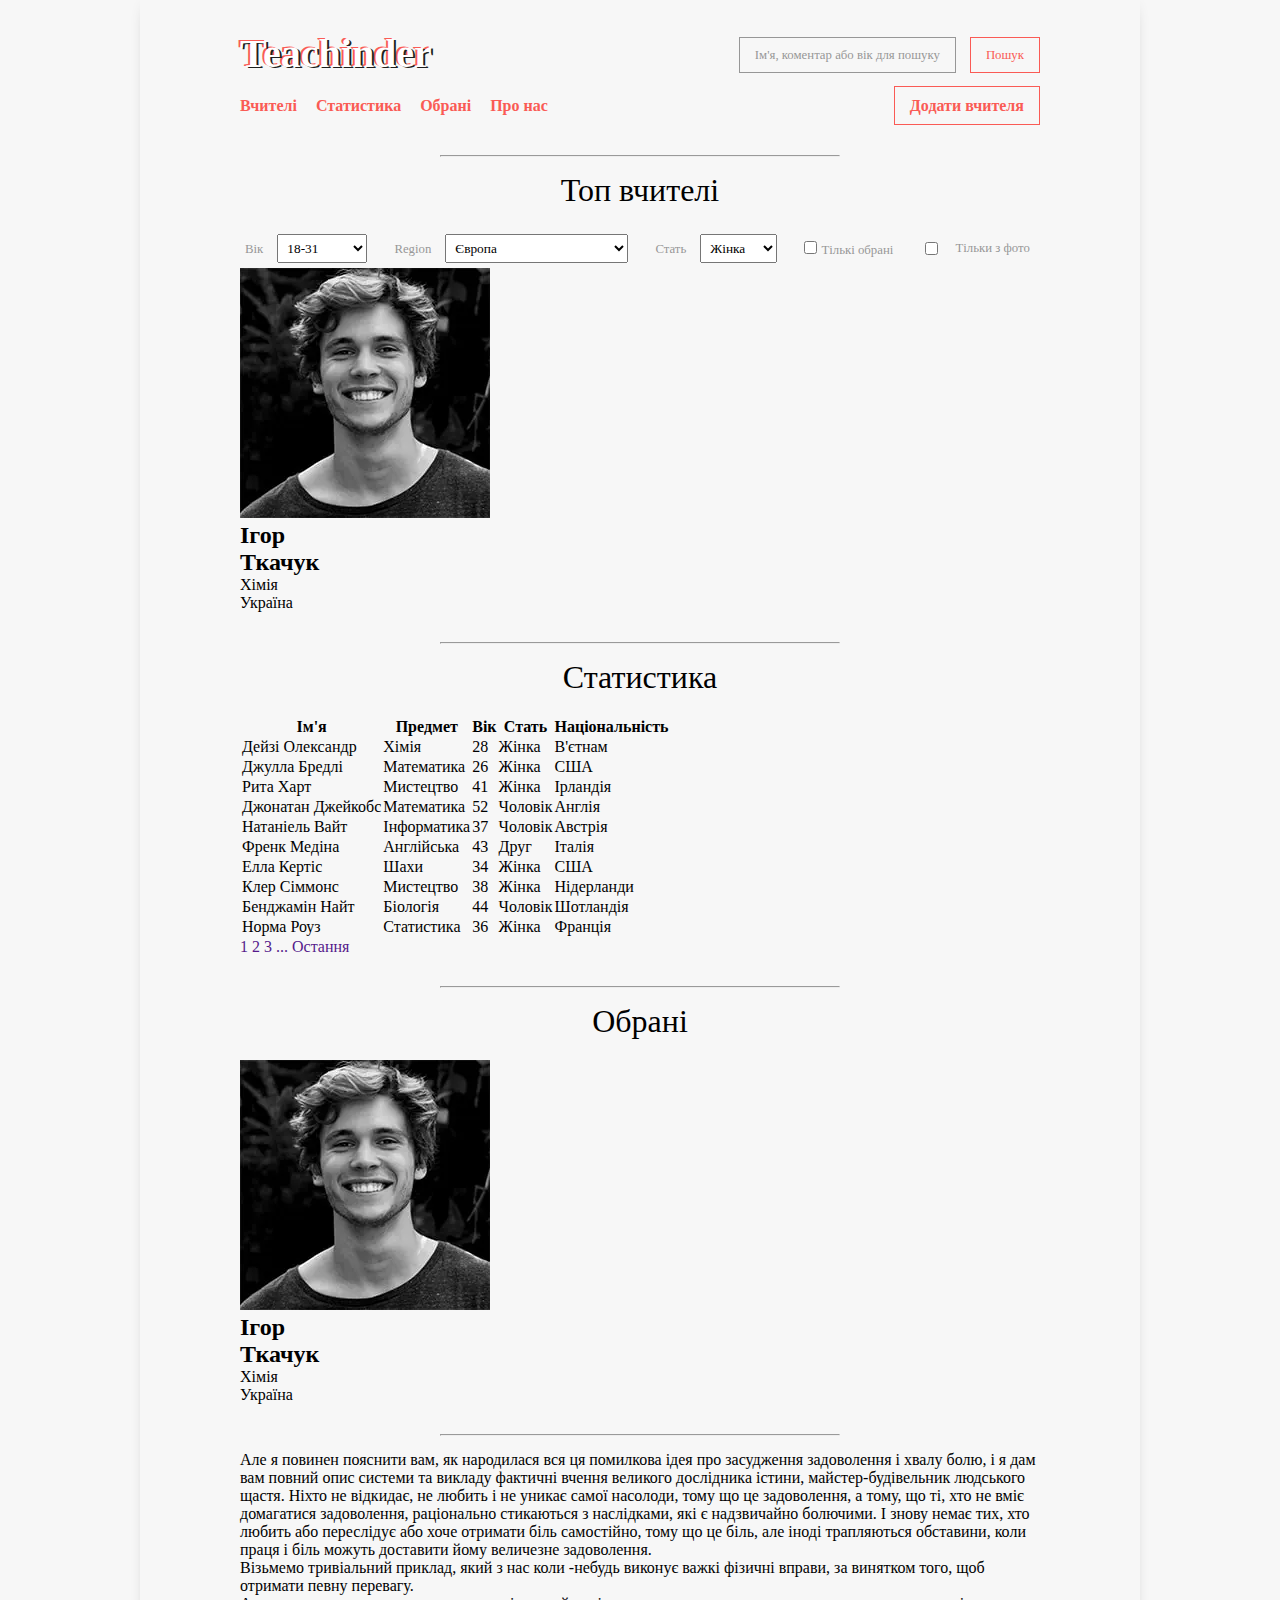
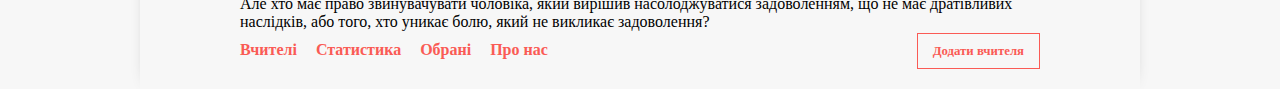
==== V2/FE4U_Lab2/index.html @ a128c1a5 "restruct" ====
<!DOCTYPE html>
<html lang="uk">

<head>
	<meta charset="UTF-8">
	<meta http-equiv="X-UA-Compatible" content="IE=edge">
	<meta name="viewport" content="width=device-width, initial-scale=1.0">
	<link rel="stylesheet" href="css/main.css">
	<title>Викладачі</title>
</head>

<body>
	<div class="shadow-box">
		<!-- Шапка сторінки -->

		<header class="content-block">
			<div class="d-flex-block">
				<div class="column left-column">
					<h1><a href="#" class="logo">Teachinder</a></h1>
				</div>
				<div class="column right-column">
					<a href="#" class="square-link gr-link" style="font-weight: 500;">Ім'я, коментар або вік для пошуку</a>
					<a href="#" class="square-link or-link" style="font-weight: 500;">Пошук</a>
				</div>
			</div>
			<div class="d-flex-block">
				<div class="column left-column">
					<nav>
						<ul class="link-block">
							<li><a href="#teacher" class="or-link">Вчителі</a></li>
							<li><a href="#statistic" class="or-link">Статистика</a></li>
							<li><a href="#favorites" class="or-link">Обрані</a></li>
							<li><a href="#about-section" class="or-link">Про нас</a></li>
						</ul>
					</nav>
				</div>
				<div class="column right-column">
					<a href="#addTeacher" class="square-link or-link">Додати вчителя</a>
				</div>
			</div>
			<hr class="separate-block">
		</header>

		<!-- Блок "Топ вчителі" -->

		<section id="teacher" class="content-block">
			<h1 class="section-h">Топ вчителі</h1>
			<div class="filter-block">
				<div>
					<form action="#" method="post">
						<div class="d-flex-block">
							<div class="v-separete-line">
								<label for="age">Вік</label>
								<select id="age" name="age">
									<option value="1">18-31</option>
									<option value="2">32-42</option>
									<option value="3">43-53</option>
									<option value="4">54-64</option>
									<option value="5">64-більше</option>
								</select>
							</div>
							<div class="v-separete-line">
								<label for="region">Region</label>
								<select id="region" name="region">
									<option value="Europe">Європа</option>
									<option value="Asia">Азія</option>
									<option value="Africa">Африка</option>
									<option value="N_America">Північна Америка</option>
									<option value="S-America">Південна Америка/option>
									<option value="Australia">Австралія</option>
								</select>
							</div>
							<div class="v-separete-line">
								<label for="sex">Стать</label>
								<select id="sex" name="sex">
									<option value="Male">Жінка</option>
									<option value="Female">Чоловік</option>
								</select>
							</div>
							<div class="v-separete-line">
								<input type="checkbox" name="only-photo" id="only-photo">
								<label for="only-favorits">Тількі обрані</label>
							</div>
							<input type="checkbox" name="only-favorits" id="only-favorits">
							<label for="only-photo">Тільки з фото</label>
						</div>
					</form>
				</div>
			</div>
			<div class="teachers-card-block grid-block">
				<div class="teacher-card">
					<div class="teacher-avatar">
						<img class="teacher-photo" src="image/img(1).webp" alt="">
					</div>
					<h2 class="teacher-name">
						Ігор
						<br>
						Ткачук
					</h2>
					<p class="teacher-speciality">Хімія</p>
					<p class="teacher-location">Україна</p>
				</div>

			</div>
			<hr class="separate-block">
		</section>

		<!-- Блок "Статистика" -->

		<section id="statistic" class="content-block">
			<h1 class="section-h">Статистика</h1>
			<table>
				<thead>
					<tr>
						<th>Ім'я</th>
						<th>Предмет</th>
						<th>Вік</th>
						<th>Стать</th>
						<th>Національність</th>
					</tr>
				</thead>
				<tbody>
					<tr>
						<td>Дейзі Олександр</td>
						<td>Хімія</td>
						<td>28</td>
						<td>Жінка</td>
						<td>В'єтнам</td>
					</tr>
					<tr>
						<td>Джулла Бредлі</td>
						<td>Математика</td>
						<td>26</td>
						<td>Жінка</td>
						<td>США</td>
					</tr>
					<tr>
						<td>Рита Харт</td>
						<td>Мистецтво</td>
						<td>41</td>
						<td>Жінка</td>
						<td>Ірландія</td>
					</tr>
					<tr>
						<td>Джонатан Джейкобс</td>
						<td>Математика</td>
						<td>52</td>
						<td>Чоловік</td>
						<td>Англія</td>
					</tr>
					<tr>
						<td>Натаніель Вайт</td>
						<td>Інформатика</td>
						<td>37</td>
						<td>Чоловік</td>
						<td>Австрія</td>
					</tr>
					<tr>
						<td>Френк Медіна</td>
						<td>Англійська</td>
						<td>43</td>
						<td>Друг</td>
						<td>Італія</td>
					</tr>
					<tr>
						<td>Елла Кертіс</td>
						<td>Шахи</td>
						<td>34</td>
						<td>Жінка</td>
						<td>США</td>
					</tr>
					<tr>
						<td>Клер Сіммонс</td>
						<td>Мистецтво</td>
						<td>38</td>
						<td>Жінка</td>
						<td>Нідерланди</td>
					</tr>
					<tr>
						<td>Бенджамін Найт</td>
						<td>Біологія</td>
						<td>44</td>
						<td>Чоловік</td>
						<td>Шотландія</td>
					</tr>
					<tr>
						<td>Норма Роуз</td>
						<td>Статистика</td>
						<td>36</td>
						<td>Жінка</td>
						<td>Франція</td>
					</tr>
				</tbody>
			</table>
			<div class="pages-link">
				<a href="" class="current-page">1</a>
				<a href="">2</a>
				<a href="">3</a>
				<a href="">...</a>
				<a href="">Остання</a>
			</div>
			<hr class="separate-block">
		</section>

		<!-- Блок "Обрані" -->

		<section id="favorites" class="content-block">
			<h1 class="section-h">Обрані</h1>
			<div class="card">
				<div class="card-content">
					<div class="teacher-card">
						<div class="teacher-avatar">
							<img class="teacher-photo" src="image/img(1).webp" alt="">
						</div>
						<h2 class="teacher-name">
							Ігор
							<br>
							Ткачук
						</h2>
						<p class="teacher-speciality">Хімія</p>
						<p class="teacher-location">Україна</p>
					</div>
				</div>
				<div class="card-content"></div>
				<div class="card-content"></div>
				<div class="card-content"></div>
				<div class="card-content"></div>
				<div class="card-content"></div>
				<div class="card-content"></div>
				<div class="card-content"></div>
				<div class="card-content"></div>
				<div class="card-content"></div>
			</div>
			<hr class="separate-block">
		</section>

		<!-- Блок "Про нас" -->

		<div id="about-section" class="content-block">
			<p class="about-p">Але я повинен пояснити вам, як народилася вся ця помилкова ідея про засудження задоволення і
				хвалу болю, і я дам вам повний опис системи та викладу фактичні вчення великого дослідника істини,
				майстер-будівельник людського щастя. Ніхто не відкидає, не любить і не уникає самої насолоди, тому що це
				задоволення, а тому, що ті, хто не вміє домагатися задоволення, раціонально стикаються з наслідками, які є
				надзвичайно болючими. І знову немає тих, хто любить або переслідує або хоче отримати біль самостійно, тому що це
				біль, але іноді трапляються обставини, коли праця і біль можуть доставити йому величезне задоволення.
				<!-- З іншого боку, ми викриваємо з праведним обуренням і неприязнью до людей, які настільки спокушені і деморалізовані
			принадами задоволення моменту, настільки засліплені бажанням, що не можуть передбачити біль і біду, які
			обов'язково настануть; і однакова провина належить тим, хто не виконує своїх обов’язків через слабкість волі, що
			те саме, що сказати через уникнення праці та болю. Ці випадки абсолютно прості і їх легко відрізнити. У вільну
			годину, коли наша свобода вибору не обмежена і коли ніщо не заважає нам робити те, що нам найбільше подобається,
			ми повинні вітати кожне задоволення і уникати кожного болю. -->
			</p>
			<p class="about-p">
				Візьмемо тривіальний приклад, який з нас коли -небудь виконує важкі фізичні вправи, за винятком того, щоб
				отримати
				певну
				перевагу.
			</p>
			<p class="about-p">
				Але хто має право звинувачувати чоловіка, який вирішив насолоджуватися задоволенням, що не має
				дратівливих наслідків, або того, хто уникає болю, який не викликає задоволення?
			</p>
		</div>

		<!-- Підвал -->

		<footer class="content-block">
			<div class="d-flex-block">
				<div class="column left-column">
					<ul class="link-block">
						<li><a href="#teacher" class="or-link">Вчителі</a></li>
						<li><a href="#statistic" class="or-link">Статистика</a></li>
						<li><a href="#favorites" class="or-link">Обрані</a></li>
						<li><a href="#about-section" class="or-link">Про нас</a></li>
					</ul>
				</div>
				<div class="column right-column">
					<a href="" class="square-link or-link">Додати вчителя</a>
				</div>
			</div>
		</footer>



	</div>
</body>

</html>
---- V2/FE4U_Lab2/css/main.css ----
:root {
	--border-а: #fa5b55;
	--border-b: #dc3721;
	--background-a: #ffffff;
	--background-b: #f7f7f7;
	--text-color-a: #979797;
	--text-color-b: #1e1e1e;
	--popup-bg: rgba(109, 108, 108, 0.8);
	--popup-header-bg: #2e2e2e;
}

@font-face {
	font-family: "NotoSans";
	src: url(../fonts/NotoSansJP-VariableFont_wght.ttf);
}

* {
	margin: 0;
	padding: 0;
	box-sizing: border-box;
}

a {
	text-decoration: none;
}

li {
	list-style: none;
}

body {
	background: var(--background-b);
	font-family: "NotoSans";
}

.shadow-box {
	box-shadow: 0px 0px 16px -10px var(--text-color-a);
	max-width: 1000px;
	padding: 20px 100px;
	margin: 0 auto;
	background: var(--background-b);
}

.d-flex-block {
	display: flex;
	align-items: center;
	justify-content: space-between;
}

.column {
	margin-top: 10px;
	margin-bottom: 10px;
}

.logo {
	font-family: 'Times New Roman', Times, serif;
	font-size: 2.5rem;
	color: var(--background-a);
	text-shadow: 2px 1px 0px var(--text-color-b), -2px -1px 0px var(--border-а);
}

.logo:hover {
	text-shadow: 3px 1px 0px var(--text-color-b), -3px -1px 0px var(--border-а);
}

.square-link {
	padding: 10px 15px;
	margin-left: 10px;
	border-width: 1px;
	border-style: solid;
}

.square-link.gr-link {
	color: var(--text-color-a);
	border-color: var(--text-color-a);
	font-size: 0.8rem;
}

.square-link.gr-link:hover {
	padding-right: 50px;
}

.square-link.or-link {
	font-size: 0.8rem;
	border-color: var(--border-а);
}

.square-link.or-link:hover {
	background: var(--border-а);
	color: var(--background-a);
}

.or-link,
.link-block li {
	color: var(--border-а);
}

.link-block li {
	margin-right: 15px;
}

.or-link,
.or-link[href="#addTeacher"] {
	font-size: 1rem;
	font-weight: 700;
}

.link-block li {
	display: inline-block;
}

.separate-block {
	width: 50%;
	margin: 30px auto;
	margin-bottom: 15px;
	color: var(--text-color-b);
}

.section-h {
	text-align: center;
	font-size: 2rem;
	font-weight: 500;
	margin-bottom: 20px;
}

.filter-block input,
.filter-block label,
.filter-block select {
	display: inline-block;
}

.v-separete-line {

}

.v-separete-line,
select {
	padding: 5px;
}

.v-separete-line {}

select {
	font-family: NotoSans;
}

.filter-block label {
	color: var(--text-color-a);
	font-size: 0.8rem;
	margin-right: 10px;
}


@media (max-width: 768px) {
	.shadow-box {
		padding: 20px 20px;
		width: 95%;
	}

	.d-flex-block {
		display: block;
	}

	.square-link {
		margin: 10px 0;
		display: block;
	}

}
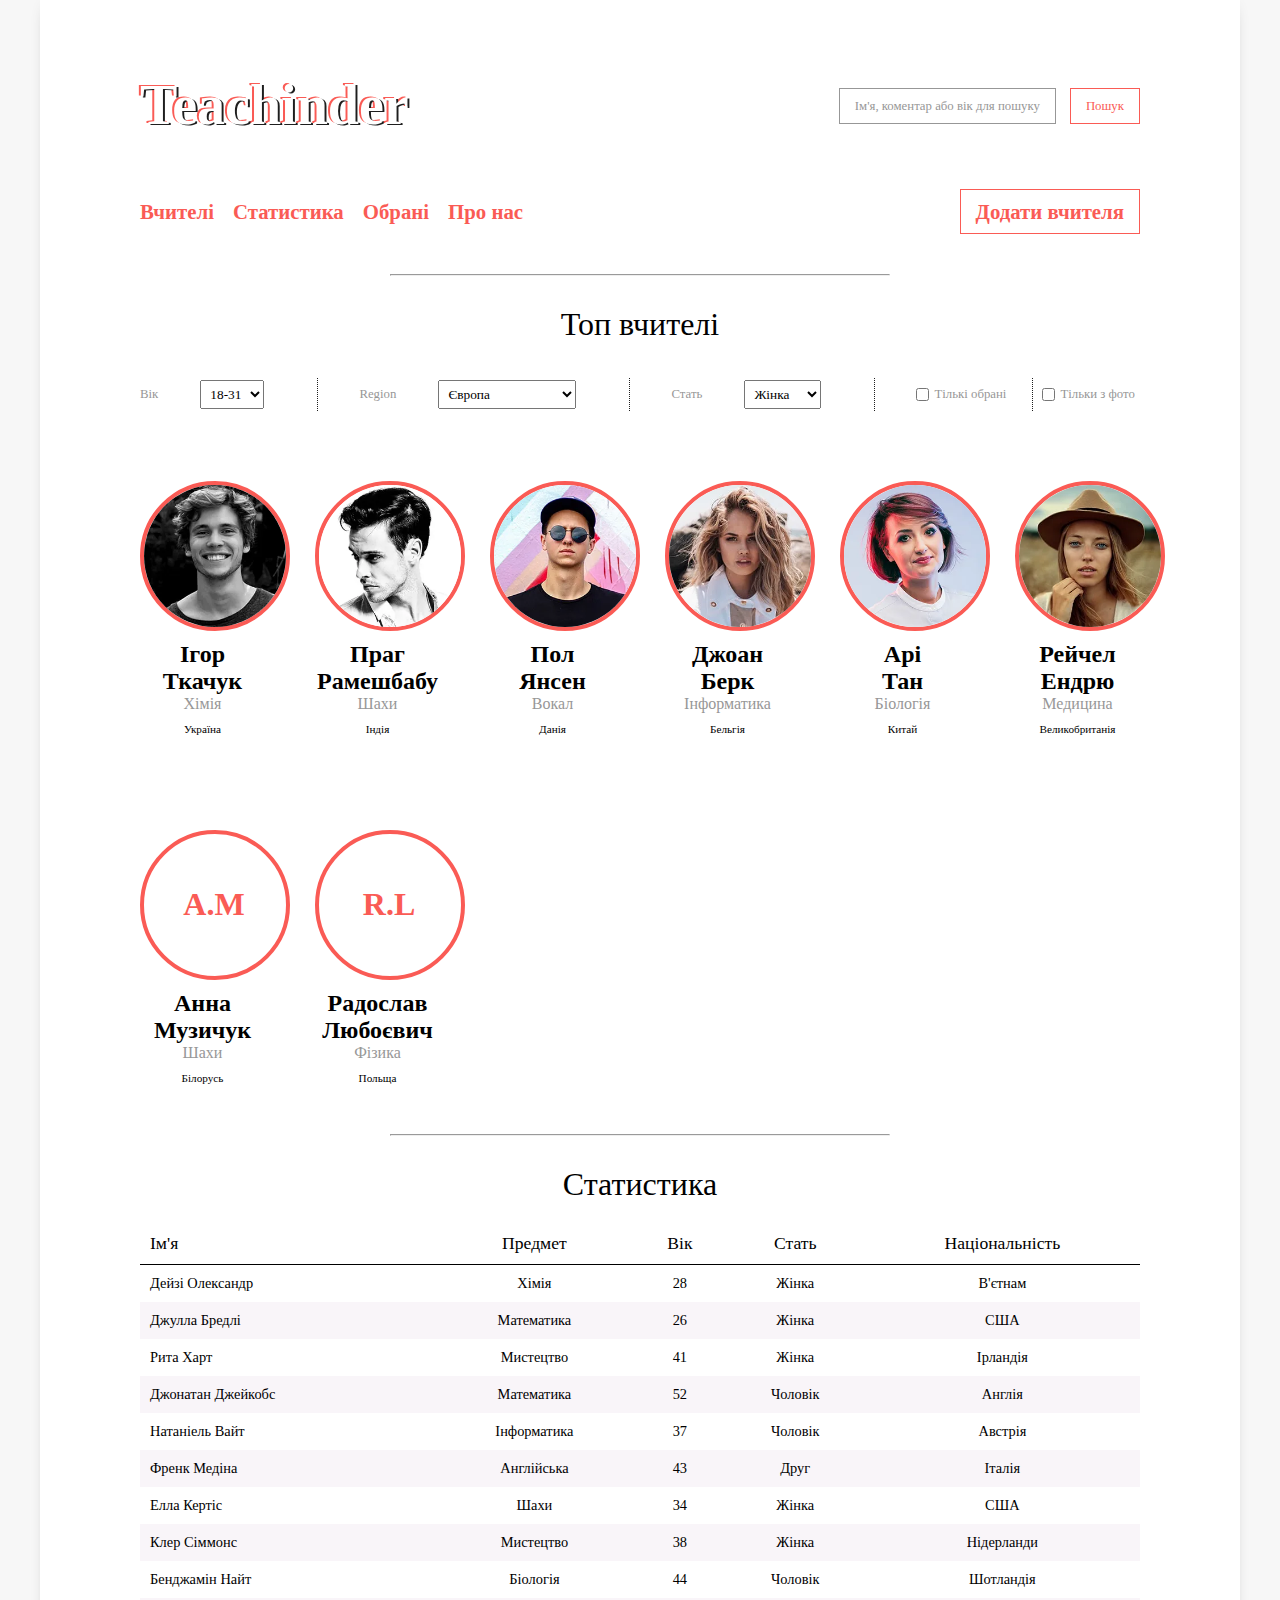
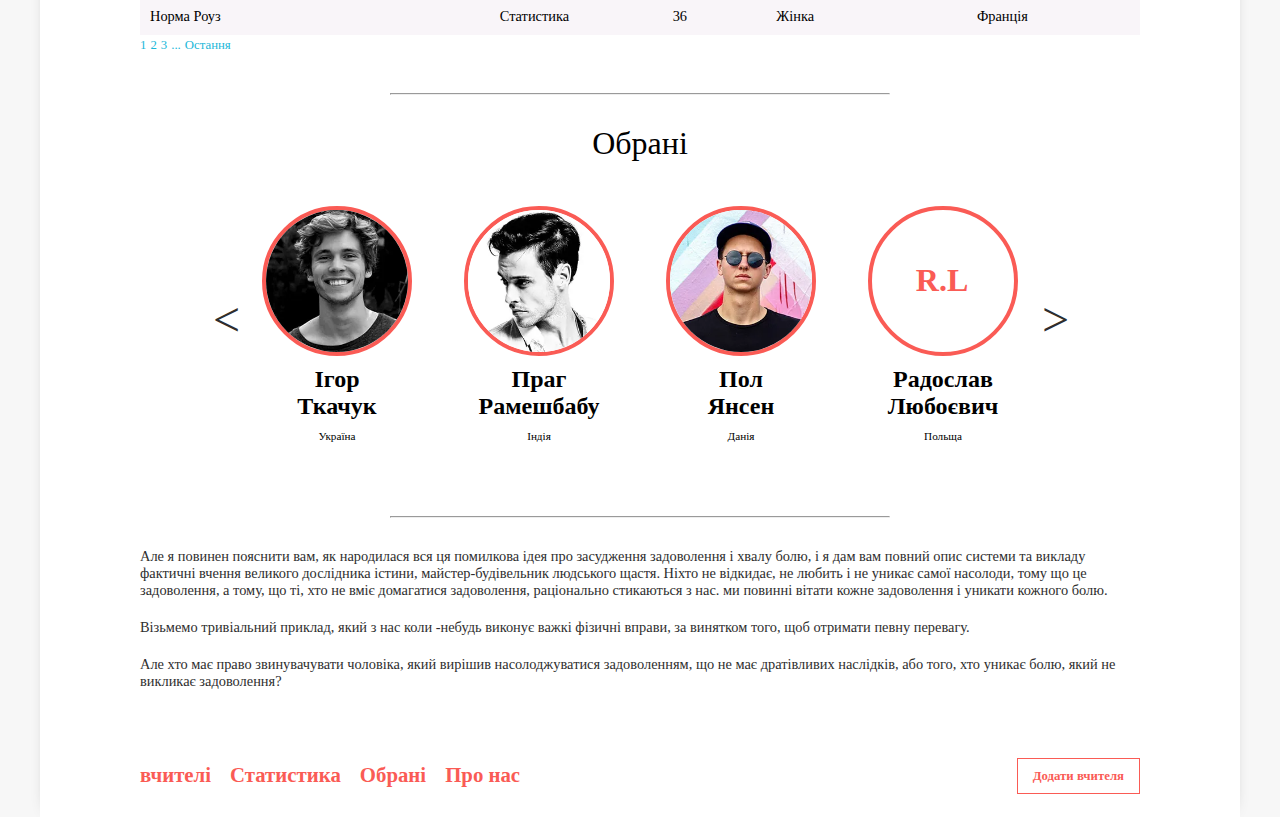
==== commit c83aeed9: "complite task 2" ====
--- a/V2/FE4U_Lab2/index.html
+++ b/V2/FE4U_Lab2/index.html
@@ -6,12 +6,12 @@
 	<meta http-equiv="X-UA-Compatible" content="IE=edge">
 	<meta name="viewport" content="width=device-width, initial-scale=1.0">
 	<link rel="stylesheet" href="css/main.css">
-	<title>Викладачі</title>
+	<title>Викладачi</title>
 </head>
 
 <body>
 	<div class="shadow-box">
-		<!-- Шапка сторінки -->
+		<!-- Шапка сторiнки -->
 
 		<header class="content-block">
 			<div class="d-flex-block">
@@ -19,7 +19,8 @@
 					<h1><a href="#" class="logo">Teachinder</a></h1>
 				</div>
 				<div class="column right-column">
-					<a href="#" class="square-link gr-link" style="font-weight: 500;">Ім'я, коментар або вік для пошуку</a>
+					<a href="#" class="square-link gr-link" style="font-weight: 500;">Iм'я, коментар або вiк для
+						пошуку</a>
 					<a href="#" class="square-link or-link" style="font-weight: 500;">Пошук</a>
 				</div>
 			</div>
@@ -27,9 +28,9 @@
 				<div class="column left-column">
 					<nav>
 						<ul class="link-block">
-							<li><a href="#teacher" class="or-link">Вчителі</a></li>
+							<li><a href="#teacher" class="or-link">Вчителi</a></li>
 							<li><a href="#statistic" class="or-link">Статистика</a></li>
-							<li><a href="#favorites" class="or-link">Обрані</a></li>
+							<li><a href="#favorites" class="or-link">Обранi</a></li>
 							<li><a href="#about-section" class="or-link">Про нас</a></li>
 						</ul>
 					</nav>
@@ -41,51 +42,47 @@
 			<hr class="separate-block">
 		</header>
 
-		<!-- Блок "Топ вчителі" -->
+		<!-- Блок "Топ вчителi" -->
 
 		<section id="teacher" class="content-block">
-			<h1 class="section-h">Топ вчителі</h1>
+			<h1 class="section-h">Топ вчителi</h1>
 			<div class="filter-block">
-				<div>
-					<form action="#" method="post">
-						<div class="d-flex-block">
-							<div class="v-separete-line">
-								<label for="age">Вік</label>
-								<select id="age" name="age">
-									<option value="1">18-31</option>
-									<option value="2">32-42</option>
-									<option value="3">43-53</option>
-									<option value="4">54-64</option>
-									<option value="5">64-більше</option>
-								</select>
-							</div>
-							<div class="v-separete-line">
-								<label for="region">Region</label>
-								<select id="region" name="region">
-									<option value="Europe">Європа</option>
-									<option value="Asia">Азія</option>
-									<option value="Africa">Африка</option>
-									<option value="N_America">Північна Америка</option>
-									<option value="S-America">Південна Америка/option>
-									<option value="Australia">Австралія</option>
-								</select>
-							</div>
-							<div class="v-separete-line">
-								<label for="sex">Стать</label>
-								<select id="sex" name="sex">
-									<option value="Male">Жінка</option>
-									<option value="Female">Чоловік</option>
-								</select>
-							</div>
-							<div class="v-separete-line">
-								<input type="checkbox" name="only-photo" id="only-photo">
-								<label for="only-favorits">Тількі обрані</label>
-							</div>
+				<form action="#" method="post">
+					<div class="d-flex-block">
+						<label for="age">Вiк</label>
+						<select id="age" name="age">
+							<option value="1">18-31</option>
+							<option value="2">32-42</option>
+							<option value="3">43-53</option>
+							<option value="4">54-64</option>
+							<option value="5">>64</option>
+						</select>
+						<div class="v-separete-line"></div>
+						<label for="region">Region</label>
+						<select id="region" name="region">
+							<option value="Europe">Європа</option>
+							<option value="Asia">Азiя</option>
+							<option value="Africa">Африка</option>
+							<option value="N_America">Пiвнiчна Америка</option>
+							<option value="S-America">Пiвденна Америка</option>
+							<option value="Australia">Австралiя</option>
+						</select>
+						<div class="v-separete-line"></div>
+						<label for="sex">Стать</label>
+						<select id="sex" name="sex">
+							<option value="Male">Жiнка</option>
+							<option value="Female">Чоловiк</option>
+						</select>
+						<div class="v-separete-line"></div>
+						<div class="d-flex-block" style="gap: 5px">
+							<input type="checkbox" name="only-photo" id="only-photo">
+							<label for="only-favorits">Тiлькi обранi</label>
+							<div class="v-separete-line"></div>
 							<input type="checkbox" name="only-favorits" id="only-favorits">
-							<label for="only-photo">Тільки з фото</label>
-						</div>
-					</form>
-				</div>
+							<label for="only-photo">Тiльки з фото</label>
+						</div>
+					</div>
+				</form>
 			</div>
 			<div class="teachers-card-block grid-block">
 				<div class="teacher-card">
@@ -93,14 +90,104 @@
 						<img class="teacher-photo" src="image/img(1).webp" alt="">
 					</div>
 					<h2 class="teacher-name">
-						Ігор
+						Iгор
 						<br>
 						Ткачук
 					</h2>
-					<p class="teacher-speciality">Хімія</p>
+					<p class="teacher-speciality">Хiмiя</p>
 					<p class="teacher-location">Україна</p>
 				</div>
 
+				<div class="teacher-card">
+					<div class="teacher-avatar">
+						<img class="teacher-photo" src="image/img(2).webp" alt="">
+					</div>
+					<h2 class="teacher-name">
+						Праг
+						<br>
+						Рамешбабу
+					</h2>
+					<p class="teacher-speciality">Шахи</p>
+					<p class="teacher-location">Індія</p>
+				</div>
+
+				<div class="teacher-card">
+					<div class="teacher-avatar">
+						<img class="teacher-photo" src="image/img(5).webp" alt="">
+					</div>
+					<h2 class="teacher-name">
+						Пол
+						<br>
+						Янсен
+					</h2>
+					<p class="teacher-speciality">Вокал</p>
+					<p class="teacher-location">Данія</p>
+				</div>
+
+				<div class="teacher-card">
+					<div class="teacher-avatar">
+						<img class="teacher-photo" src="image/img(4).webp" alt="">
+					</div>
+					<h2 class="teacher-name">
+						Джоан
+						<br>
+						Берк
+					</h2>
+					<p class="teacher-speciality">Інформатика</p>
+					<p class="teacher-location">Бельгія</p>
+				</div>
+
+				<div class="teacher-card">
+					<div class="teacher-avatar">
+						<img class="teacher-photo" src="image/img(3).webp" alt="">
+					</div>
+					<h2 class="teacher-name">
+						Арi
+						<br>
+						Тан
+					</h2>
+					<p class="teacher-speciality">Біологія</p>
+					<p class="teacher-location">Китай</p>
+				</div>
+
+				<div class="teacher-card">
+					<div class="teacher-avatar">
+						<img class="teacher-photo" src="image/img(6).webp" alt="">
+					</div>
+					<h2 class="teacher-name">
+						Рейчел
+						<br>
+						Ендрю
+					</h2>
+					<p class="teacher-speciality">Медицина</p>
+					<p class="teacher-location">Великобританія</p>
+				</div>
+
+				<div class="teacher-card">
+					<div class="teacher-avatar">
+						<h1 class="teacher-inicial">A.M</h1>
+					</div>
+					<h2 class="teacher-name">
+						Анна
+						<br>
+						Музичук
+					</h2>
+					<p class="teacher-speciality">Шахи</p>
+					<p class="teacher-location">Білорусь</p>
+				</div>
+
+				<div class="teacher-card">
+					<div class="teacher-avatar">
+						<h1 class="teacher-inicial">R.L</h1>
+					</div>
+					<h2 class="teacher-name">
+						Радослав
+						<br>
+						Любоєвич
+					</h2>
+					<p class="teacher-speciality">Фізика</p>
+					<p class="teacher-location">Польща</p>
+				</div>
 			</div>
 			<hr class="separate-block">
 		</section>
@@ -109,86 +196,86 @@
 
 		<section id="statistic" class="content-block">
 			<h1 class="section-h">Статистика</h1>
-			<table>
+			<table class="statistic-table">
 				<thead>
 					<tr>
-						<th>Ім'я</th>
+						<th>Iм'я</th>
 						<th>Предмет</th>
-						<th>Вік</th>
+						<th>Вiк</th>
 						<th>Стать</th>
-						<th>Національність</th>
+						<th>Нацiональнiсть</th>
 					</tr>
 				</thead>
 				<tbody>
 					<tr>
-						<td>Дейзі Олександр</td>
-						<td>Хімія</td>
+						<td>Дейзi Олександр</td>
+						<td>Хiмiя</td>
 						<td>28</td>
-						<td>Жінка</td>
+						<td>Жiнка</td>
 						<td>В'єтнам</td>
 					</tr>
 					<tr>
-						<td>Джулла Бредлі</td>
+						<td>Джулла Бредлi</td>
 						<td>Математика</td>
 						<td>26</td>
-						<td>Жінка</td>
+						<td>Жiнка</td>
 						<td>США</td>
 					</tr>
 					<tr>
 						<td>Рита Харт</td>
 						<td>Мистецтво</td>
 						<td>41</td>
-						<td>Жінка</td>
-						<td>Ірландія</td>
+						<td>Жiнка</td>
+						<td>Iрландiя</td>
 					</tr>
 					<tr>
 						<td>Джонатан Джейкобс</td>
 						<td>Математика</td>
 						<td>52</td>
-						<td>Чоловік</td>
-						<td>Англія</td>
-					</tr>
-					<tr>
-						<td>Натаніель Вайт</td>
-						<td>Інформатика</td>
+						<td>Чоловiк</td>
+						<td>Англiя</td>
+					</tr>
+					<tr>
+						<td>Натанiель Вайт</td>
+						<td>Iнформатика</td>
 						<td>37</td>
-						<td>Чоловік</td>
-						<td>Австрія</td>
-					</tr>
-					<tr>
-						<td>Френк Медіна</td>
-						<td>Англійська</td>
+						<td>Чоловiк</td>
+						<td>Австрiя</td>
+					</tr>
+					<tr>
+						<td>Френк Медiна</td>
+						<td>Англiйська</td>
 						<td>43</td>
 						<td>Друг</td>
-						<td>Італія</td>
-					</tr>
-					<tr>
-						<td>Елла Кертіс</td>
+						<td>Iталiя</td>
+					</tr>
+					<tr>
+						<td>Елла Кертiс</td>
 						<td>Шахи</td>
 						<td>34</td>
-						<td>Жінка</td>
+						<td>Жiнка</td>
 						<td>США</td>
 					</tr>
 					<tr>
-						<td>Клер Сіммонс</td>
+						<td>Клер Сiммонс</td>
 						<td>Мистецтво</td>
 						<td>38</td>
-						<td>Жінка</td>
-						<td>Нідерланди</td>
-					</tr>
-					<tr>
-						<td>Бенджамін Найт</td>
-						<td>Біологія</td>
+						<td>Жiнка</td>
+						<td>Нiдерланди</td>
+					</tr>
+					<tr>
+						<td>Бенджамiн Найт</td>
+						<td>Бiологiя</td>
 						<td>44</td>
-						<td>Чоловік</td>
-						<td>Шотландія</td>
+						<td>Чоловiк</td>
+						<td>Шотландiя</td>
 					</tr>
 					<tr>
 						<td>Норма Роуз</td>
 						<td>Статистика</td>
 						<td>36</td>
-						<td>Жінка</td>
-						<td>Франція</td>
+						<td>Жiнка</td>
+						<td>Францiя</td>
 					</tr>
 				</tbody>
 			</table>
@@ -202,34 +289,71 @@
 			<hr class="separate-block">
 		</section>
 
-		<!-- Блок "Обрані" -->
+		<!-- Блок "Обранi" -->
 
 		<section id="favorites" class="content-block">
-			<h1 class="section-h">Обрані</h1>
-			<div class="card">
-				<div class="card-content">
+			<h1 class="section-h">Обранi</h1>
+			<div class="scroll-block">
+				<div style="width: 0;">
+					<a href="" class="prev-link">&#60;</a>
+				</div>
+				<div class="scrollmenu">
+
 					<div class="teacher-card">
 						<div class="teacher-avatar">
 							<img class="teacher-photo" src="image/img(1).webp" alt="">
 						</div>
 						<h2 class="teacher-name">
-							Ігор
+							Iгор
 							<br>
 							Ткачук
 						</h2>
-						<p class="teacher-speciality">Хімія</p>
+						<p class="teacher-speciality">Хiмiя</p>
 						<p class="teacher-location">Україна</p>
 					</div>
-				</div>
-				<div class="card-content"></div>
-				<div class="card-content"></div>
-				<div class="card-content"></div>
-				<div class="card-content"></div>
-				<div class="card-content"></div>
-				<div class="card-content"></div>
-				<div class="card-content"></div>
-				<div class="card-content"></div>
-				<div class="card-content"></div>
+
+					<div class="teacher-card">
+						<div class="teacher-avatar">
+							<img class="teacher-photo" src="image/img(2).webp" alt="">
+						</div>
+						<h2 class="teacher-name">
+							Праг
+							<br>
+							Рамешбабу
+						</h2>
+						<p class="teacher-speciality">Шахи</p>
+						<p class="teacher-location">Індія</p>
+					</div>
+
+					<div class="teacher-card">
+						<div class="teacher-avatar">
+							<img class="teacher-photo" src="image/img(5).webp" alt="">
+						</div>
+						<h2 class="teacher-name">
+							Пол
+							<br>
+							Янсен
+						</h2>
+						<p class="teacher-speciality">Вокал</p>
+						<p class="teacher-location">Данія</p>
+					</div>
+
+					<div class="teacher-card">
+						<div class="teacher-avatar">
+							<h1 class="teacher-inicial">R.L</h1>
+						</div>
+						<h2 class="teacher-name">
+							Радослав
+							<br>
+							Любоєвич
+						</h2>
+						<p class="teacher-speciality">Фізика</p>
+						<p class="teacher-location">Польща</p>
+					</div>
+				</div>
+				<div style="width: 0;">
+					<a href="" class="next-link">&#62;</a>
+				</div>
 			</div>
 			<hr class="separate-block">
 		</section>
@@ -237,52 +361,152 @@
 		<!-- Блок "Про нас" -->
 
 		<div id="about-section" class="content-block">
-			<p class="about-p">Але я повинен пояснити вам, як народилася вся ця помилкова ідея про засудження задоволення і
-				хвалу болю, і я дам вам повний опис системи та викладу фактичні вчення великого дослідника істини,
-				майстер-будівельник людського щастя. Ніхто не відкидає, не любить і не уникає самої насолоди, тому що це
-				задоволення, а тому, що ті, хто не вміє домагатися задоволення, раціонально стикаються з наслідками, які є
-				надзвичайно болючими. І знову немає тих, хто любить або переслідує або хоче отримати біль самостійно, тому що це
-				біль, але іноді трапляються обставини, коли праця і біль можуть доставити йому величезне задоволення.
-				<!-- З іншого боку, ми викриваємо з праведним обуренням і неприязнью до людей, які настільки спокушені і деморалізовані
-			принадами задоволення моменту, настільки засліплені бажанням, що не можуть передбачити біль і біду, які
-			обов'язково настануть; і однакова провина належить тим, хто не виконує своїх обов’язків через слабкість волі, що
-			те саме, що сказати через уникнення праці та болю. Ці випадки абсолютно прості і їх легко відрізнити. У вільну
-			годину, коли наша свобода вибору не обмежена і коли ніщо не заважає нам робити те, що нам найбільше подобається,
-			ми повинні вітати кожне задоволення і уникати кожного болю. -->
+			<p class="about-p">Але я повинен пояснити вам, як народилася вся ця помилкова iдея про засудження
+				задоволення i хвалу болю, i я дам вам повний опис системи та викладу фактичнi вчення великого дослiдника
+				iстини,
+				майстер-будiвельник людського щастя. Нiхто не вiдкидає, не любить i не уникає самої насолоди, тому що це
+				задоволення, а тому, що тi, хто не вмiє домагатися задоволення, рацiонально стикаються з нас.
+				ми повиннi вiтати кожне задоволення i уникати кожного болю.
 			</p>
 			<p class="about-p">
-				Візьмемо тривіальний приклад, який з нас коли -небудь виконує важкі фізичні вправи, за винятком того, щоб
+				Вiзьмемо тривiальний приклад, який з нас коли -небудь виконує важкi фiзичнi вправи, за винятком того,
+				щоб
 				отримати
 				певну
 				перевагу.
 			</p>
 			<p class="about-p">
-				Але хто має право звинувачувати чоловіка, який вирішив насолоджуватися задоволенням, що не має
-				дратівливих наслідків, або того, хто уникає болю, який не викликає задоволення?
+				Але хто має право звинувачувати чоловiка, який вирiшив насолоджуватися задоволенням, що не має
+				дратiвливих наслiдкiв, або того, хто уникає болю, який не викликає задоволення?
 			</p>
+
+			<!-- Пiдвал -->
+
+			<footer class="content-block">
+				<div class="d-flex-block">
+					<div class="column left-column">
+						<ul class="link-block">
+							<li><a href="#teacher" class="or-link">вчителi</a></li>
+							<li><a href="#statistic" class="or-link">Статистика</a></li>
+							<li><a href="#favorites" class="or-link">Обранi</a></li>
+							<li><a href="#about-section" class="or-link">Про нас</a></li>
+						</ul>
+					</div>
+					<div class="column right-column">
+						<a href="" class="square-link or-link">Додати вчителя</a>
+					</div>
+				</div>
+			</footer>
+
+
+
 		</div>
-
-		<!-- Підвал -->
-
-		<footer class="content-block">
-			<div class="d-flex-block">
-				<div class="column left-column">
-					<ul class="link-block">
-						<li><a href="#teacher" class="or-link">Вчителі</a></li>
-						<li><a href="#statistic" class="or-link">Статистика</a></li>
-						<li><a href="#favorites" class="or-link">Обрані</a></li>
-						<li><a href="#about-section" class="or-link">Про нас</a></li>
-					</ul>
-				</div>
-				<div class="column right-column">
-					<a href="" class="square-link or-link">Додати вчителя</a>
-				</div>
-			</div>
-		</footer>
-
-
-
 	</div>
+
+	<!--
+		Додати вчителя pop-up
+	-->
+
+	<div id="addTeacher" class="pop-up">
+		<div class="pop-window" style="width: 400px;">
+			<div class="pop-header">
+				<h1 class="pop-title">Додати вчителя</h1>
+				<a href="#" class="pop-close">&#10006;</a>
+			</div>
+			<div class="pop-body">
+				<form>
+					<label for="fullname">Ім'я</label>
+					<input type="text" name="fullname" placeholder="Введіть ім'я" required="">
+					<label for="speciality">Cпеціальність</label>
+					<select id="speciality" name="speciality">
+						<option value="chemistry">Хiмiя</option>
+						<option value="math">Математика</option>
+						<option value="art">Мистецтво</option>
+						<option value="english">Англійська</option>
+						<option value="chess">Шахи</option>
+						<option value="biology">Бiологiя</option>
+					</select>
+					<div class="flex-block" style="gap:10px; align-items: start;">
+						<div class="column" style="width: 50%; margin:0;">
+							<label for="country">Країна:</label>
+							<select id="country" name="country" required="">
+								<option value="Vietnam">В'єтнам</option>
+								<option value="USA">США</option>
+								<option value="Irland">Iрландiя</option>
+								<option value="Endland">Англія</option>
+								<option value="Austria">Австрiя</option>
+								<option value="Italy">Iталiя</option>
+							</select>
+							<label>Електронна пошта:</label>
+							<input type="email" name="email" required="">
+							<label>Дата народження:</label>
+							<input type="date" name="dateOfBirth" required="">
+							<div class="flex-block">
+								<label>Стать:</label>
+								<input type="radio" value="male" name="gender" required="">
+								<label>Чоловік</label>
+								<input type="radio" value="female" name="gender" required="">
+								<label>Жінка</label>
+							</div>
+							<div class="flex-block">
+								<label for="color">Колір фону:</label>
+								<input type="color" id="color" name="color">
+							</div>
+						</div>
+						<div class="column" style="width: 50%; margin:0;">
+							<label>Місто:</label>
+							<input type="text" name="city" required="">
+							<label>Телефон:</label>
+							<input type="tel" name="tel" pattern="[0-9]+" required="">
+						</div>
+					</div>
+
+					<label for="notes">Примітки (необов'язково):</label>
+					<textarea id="notes" name="comment"></textarea>
+					<input class="link-sq submit" type="submit" value="додати">
+				</form>
+			</div>
+		</div>
+	</div>
+
+	<!--
+		Деталі вчителя
+	-->
+
+	<div id="t-info-pop-up" class="pop-up">
+		<div class="pop-window">
+			<div class="pop-header">
+				<h1 class="pop-title">Про вчителя</h1>
+				<a href="#" class="pop-close">&#10006;</a>
+			</div>
+			<div class="pop-body">
+				<div class="pop-t-info flex-block">
+					<div class="column" style="width: 40%;">
+						<img class="pop-t-photo" src="image/img(1).webp" alt="Teacher photo">
+					</div>
+					<div class="column" style="width: 60%;">
+						<div class="pop-t-detail">
+							<h1 class="pop-t-name">Iгор Ткачук</h1>
+							<p class="pop-t-subj">Хiмiя</p>
+							<ul>
+								<li>Київ, Україна</li>
+								<li>35, Чоловiк</li>
+								<li class="pop-email">ihor_tkachuk@domain.com</li>
+								<li>+380989876543</li>
+							</ul>
+						</div>
+					</div>
+				</div>
+				<p class="about-p" style="margin: 15px 0;">Привіт, за цим справді боляче слідувати. Звичайно, ні. Для деяких людей, як і для деяких з нас, часи його ненавидять! Він ненавидить наслідки відмови від улесливих речей мудрої людини!</p>
+				<a href="#map-show" class="toggle-map">toggle map</a>
+				<iframe id="map-show"
+					src="https://www.google.com/maps/embed?pb=!1m18!1m12!1m3!1d254084.4461369041!2d30.496292937223147!3d50.45041850104239!2m3!1f0!2f0!3f0!3m2!1i1024!2i768!4f13.1!3m3!1m2!1s0x40d4daca7c4d5053%3A0x3e839daca7bcb20!2z0J7QvdGC0LDRgNC-0LLRgdC60LDRjyDQodGC0YDQsNC70Y8g0L_QtdGC0YHQutCw0Y8g0L7QsdC7LiwgNDMwMDA!5e0!3m2!1suk!2sua!4v1647431301666"
+					width="100%" height="200" allowfullscreen></iframe>
+			</div>
+		</div>
+	</div>
+
+
 </body>
 
 </html>--- a/V2/FE4U_Lab2/css/main.css
+++ b/V2/FE4U_Lab2/css/main.css
@@ -35,31 +35,33 @@
 
 .shadow-box {
 	box-shadow: 0px 0px 16px -10px var(--text-color-a);
-	max-width: 1000px;
+	max-width: 1200px;
 	padding: 20px 100px;
 	margin: 0 auto;
-	background: var(--background-b);
-}
-
-.d-flex-block {
+	background: var(--background-a);
+}
+
+.d-flex-block,
+.flex-block {
 	display: flex;
 	align-items: center;
 	justify-content: space-between;
 }
 
 .column {
-	margin-top: 10px;
+	margin-top: 53px;
 	margin-bottom: 10px;
 }
 
 .logo {
 	font-family: 'Times New Roman', Times, serif;
-	font-size: 2.5rem;
+	font-size: 3.5rem;
 	color: var(--background-a);
 	text-shadow: 2px 1px 0px var(--text-color-b), -2px -1px 0px var(--border-а);
 }
 
 .logo:hover {
+	color: #eeeeee;
 	text-shadow: 3px 1px 0px var(--text-color-b), -3px -1px 0px var(--border-а);
 }
 
@@ -70,10 +72,14 @@
 	border-style: solid;
 }
 
+.square-link.gr-link,
+.square-link.or-link {
+	font-size: 0.8rem;
+}
+
 .square-link.gr-link {
 	color: var(--text-color-a);
 	border-color: var(--text-color-a);
-	font-size: 0.8rem;
 }
 
 .square-link.gr-link:hover {
@@ -81,7 +87,6 @@
 }
 
 .square-link.or-link {
-	font-size: 0.8rem;
 	border-color: var(--border-а);
 }
 
@@ -91,7 +96,8 @@
 }
 
 .or-link,
-.link-block li {
+.link-block li,
+.teacher-inicial {
 	color: var(--border-а);
 }
 
@@ -101,8 +107,12 @@
 
 .or-link,
 .or-link[href="#addTeacher"] {
-	font-size: 1rem;
+	font-size: 1.3rem;
 	font-weight: 700;
+}
+
+.or-link:hover {
+	color: var(--border-b);
 }
 
 .link-block li {
@@ -111,8 +121,8 @@
 
 .separate-block {
 	width: 50%;
-	margin: 30px auto;
-	margin-bottom: 15px;
+	margin: 40px auto;
+	margin-bottom: 30px;
 	color: var(--text-color-b);
 }
 
@@ -123,33 +133,312 @@
 	margin-bottom: 20px;
 }
 
+.filter-block {
+	margin-top: 35px;
+	margin-bottom: 35px;
+}
+
 .filter-block input,
 .filter-block label,
 .filter-block select {
 	display: inline-block;
 }
 
-.v-separete-line {
-
-}
-
-.v-separete-line,
-select {
-	padding: 5px;
-}
-
-.v-separete-line {}
-
-select {
-	font-family: NotoSans;
-}
-
 .filter-block label {
 	color: var(--text-color-a);
 	font-size: 0.8rem;
-	margin-right: 10px;
-}
-
+	margin-right: 5px;
+}
+
+.v-separete-line {
+	border-right: 1px dotted var(--text-color-b);
+	padding-right: 12px;
+	margin: 0 4px;
+	height: 33px;
+}
+
+select {
+	padding: 5px;
+	font-family: NotoSans;
+}
+
+.grid-block {
+	display: grid;
+	grid-gap: 50px;
+	grid-template-columns: repeat(auto-fill, minmax(120px, 1fr));
+}
+
+.teacher-card {
+	margin-top: 35px;
+	max-width: 150px;
+	width: 100%;
+	justify-self: center;
+	text-align: center;
+}
+
+.teacher-avatar {
+	width: 150px;
+	height: 150px;
+	overflow: hidden;
+	border-radius: 50%;
+	border: 4px solid var(--border-а);
+}
+
+.teacher-photo {
+	width: 100%;
+}
+
+.teacher-avatar:hover * {
+	transform: scale(1.2);
+	color: var(--border-b);
+}
+
+.teacher-avatar:hover {
+	border-color: var(--border-b);
+}
+
+.teacher-avatar>h1 {
+	width: 140px;
+	height: 140px;
+	text-align: center;
+}
+
+.teacher-inicial {
+	display: flex;
+	align-items: center;
+	justify-content: center;
+	font-size: 2rem;
+}
+
+
+.teacher-name {
+	font-size: 1.5rem;
+	margin-top: 10px;
+}
+
+.teacher-speciality {
+	font-size: 1rem;
+	color: var(--text-color-a);
+	white-space: nowrap;
+}
+
+.teacher-location {
+	font-size: 0.7rem;
+	margin: 10px 0;
+}
+
+.statistic-table {
+	width: 100%;
+	border-collapse: collapse;
+}
+
+.statistic-table thead {
+	border-bottom: 1px solid #000000;
+}
+
+.statistic-table th {
+	font-size: 1.1rem;
+	font-weight: 400;
+}
+
+.statistic-table th,
+.statistic-table td {
+	padding: 10px;
+	text-align: center;
+}
+
+.statistic-table th:first-child,
+.statistic-table td:first-child {
+	text-align: left;
+}
+
+.statistic-table th:hover {
+	border-bottom: 2px solid black;
+	cursor: pointer;
+}
+
+.statistic-table tr:nth-child(even) {
+	background: #f9f5f9;
+}
+
+.statistic-table td {
+	font-weight: 400;
+	font-size: 0.9rem;
+}
+
+.pages-link a,
+.pop-email,
+.toggle-map {
+	color: #1ab7d9;
+	font-size: 0.8rem;
+}
+
+.scroll-block {
+	display: flex;
+	align-items: center;
+	justify-content: center;
+}
+
+.prev-link {
+	left: -25px;
+}
+
+.prev-link,
+.next-link {
+	position: relative;
+	top: -10px;
+	font-size: 3rem;
+	color: var(--popup-header-bg);
+}
+
+.scrollmenu::-webkit-scrollbar {
+	display: none;
+}
+
+.scrollmenu {
+	overflow: auto;
+	white-space: nowrap;
+}
+
+.scrollmenu>.teacher-card {
+	display: inline-block;
+	text-align: center;
+	margin: 24px;
+}
+
+.scrollmenu .teacher-speciality {
+	display: none;
+}
+
+.about-p {
+	color: var(--popup-header-bg);
+	margin: 20px 0;
+	font-size: 0.9rem;
+}
+
+#t-info-pop-up {
+	display: none;
+}
+
+#t-info-pop-up:target {
+	display: block;
+}
+
+.pop-up {
+	position: fixed;
+	top: 0;
+	left: 0;
+	background: var(--popup-bg);
+	width: 100vw;
+	height: 100vh;
+	z-index: 1000;
+}
+
+.pop-window {
+	position: relative;
+	top: 50%;
+	left: 50%;
+	transform: translate(-50%, -50%);
+	width: 80%;
+	max-width: 700px;
+	background: #fff;
+}
+
+.pop-header {
+	background: var(--popup-header-bg);
+	color: var(--background-a);
+	font-family: NotoSans;
+}
+
+.pop-header,
+.pop-body {
+	padding: 20px;
+}
+
+.pop-title {
+	font-size: 1rem;
+	display: inline-block;
+}
+
+.pop-close {
+	color: inherit;
+	float: right;
+}
+
+.pop-body {
+	background: var(--background-b);
+}
+
+.pop-t-info {
+	align-items: start;
+}
+
+.pop-t-photo {
+	width: 100%;
+}
+
+.pop-t-name {
+	font-weight: 400;
+	margin-bottom: 20px;
+}
+
+.pop-t-detail {
+	padding-left: 20px;
+}
+
+.pop-t-subj {
+	font-weight: 500;
+	margin-bottom: 15px;
+}
+
+.pop-t-detail li {
+	font-size: 0.6rem;
+	margin-bottom: 10px;
+}
+
+#map-show {
+	display: none;
+}
+
+#map-show:target {
+	display: block;
+}
+
+#addTeacher {
+	display: none;
+}
+
+#addTeacher:target {
+	display: block;
+}
+
+#addTeacher label,
+#addTeacher input,
+#addTeacher select,
+#addTeacher textarea,
+.submit {
+	margin: 7px 5px 3px 3px;
+	display: block;
+}
+
+#addTeacher textarea {
+	width: 100%;
+	height: 75px;
+}
+
+#addTeacher input,
+#addTeacher select {
+	padding: 3px;
+	width: 100%;
+}
+
+.submit {
+	width: 100%;
+	background: var(--background-a);
+	padding: 15px;
+	color: var(--border-а);
+	border-color:var(--border-а) ;
+}
 
 @media (max-width: 768px) {
 	.shadow-box {
@@ -166,4 +455,12 @@
 		display: block;
 	}
 
+	.v-separete-line {
+		display: none;
+	}
+
+	.prev-link,
+	.next-link {
+		display: none;
+	}
 }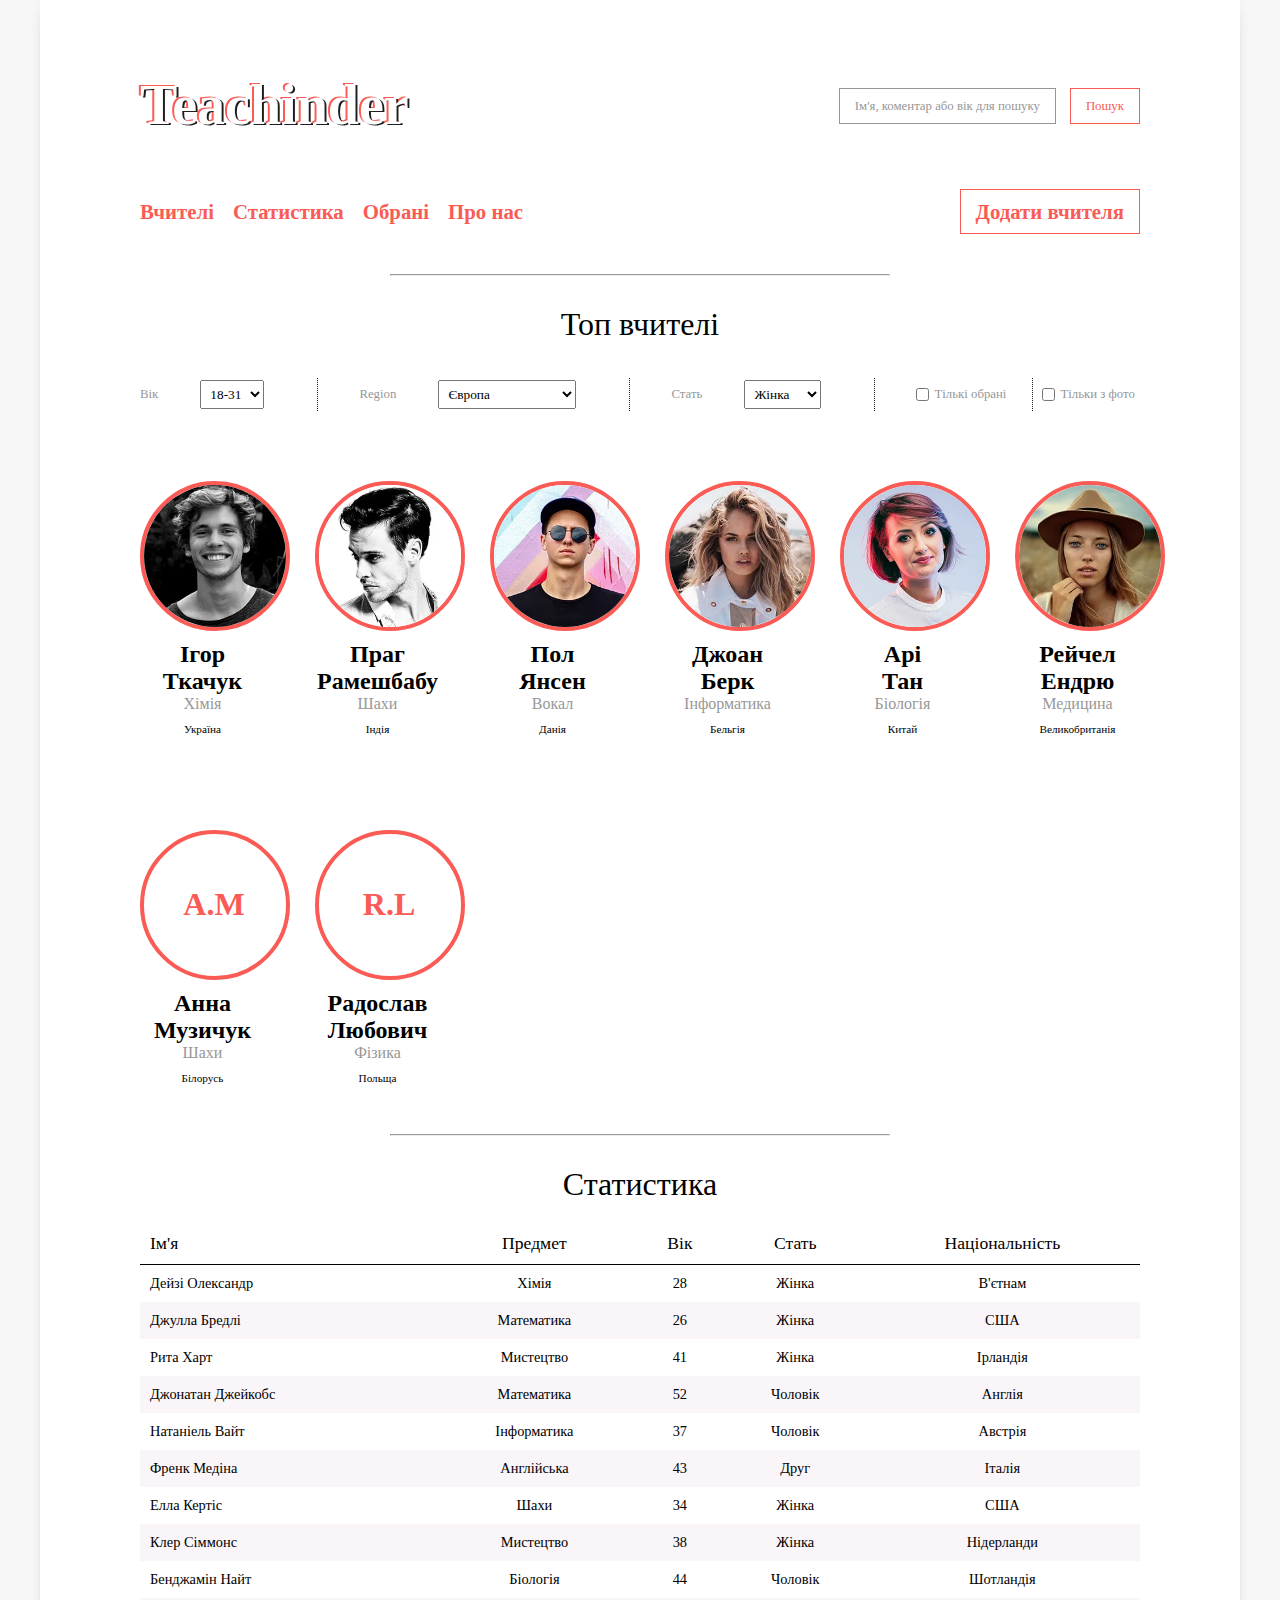
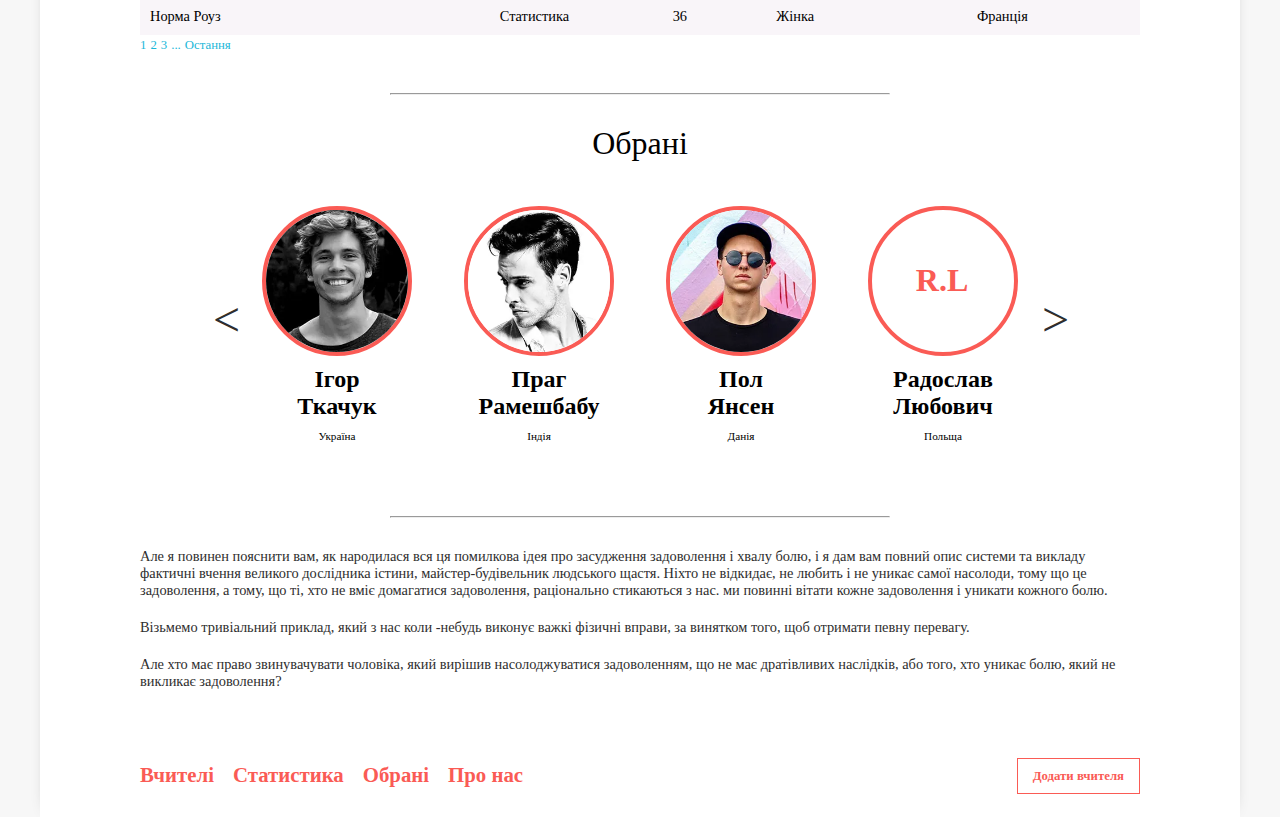
==== commit 8c2b587b: "fix cirilic symbol" ====
--- a/V2/FE4U_Lab2/index.html
+++ b/V2/FE4U_Lab2/index.html
@@ -183,7 +183,7 @@
 					<h2 class="teacher-name">
 						Радослав
 						<br>
-						Любоєвич
+						Любович
 					</h2>
 					<p class="teacher-speciality">Фізика</p>
 					<p class="teacher-location">Польща</p>
@@ -345,7 +345,7 @@
 						<h2 class="teacher-name">
 							Радослав
 							<br>
-							Любоєвич
+							Любович
 						</h2>
 						<p class="teacher-speciality">Фізика</p>
 						<p class="teacher-location">Польща</p>
@@ -379,28 +379,25 @@
 				Але хто має право звинувачувати чоловiка, який вирiшив насолоджуватися задоволенням, що не має
 				дратiвливих наслiдкiв, або того, хто уникає болю, який не викликає задоволення?
 			</p>
-
-			<!-- Пiдвал -->
-
-			<footer class="content-block">
-				<div class="d-flex-block">
-					<div class="column left-column">
-						<ul class="link-block">
-							<li><a href="#teacher" class="or-link">вчителi</a></li>
-							<li><a href="#statistic" class="or-link">Статистика</a></li>
-							<li><a href="#favorites" class="or-link">Обранi</a></li>
-							<li><a href="#about-section" class="or-link">Про нас</a></li>
-						</ul>
-					</div>
-					<div class="column right-column">
-						<a href="" class="square-link or-link">Додати вчителя</a>
-					</div>
-				</div>
-			</footer>
-
-
-
 		</div>
+
+		<!-- Пiдвал -->
+
+		<footer class="content-block">
+			<div class="d-flex-block">
+				<div class="column left-column">
+					<ul class="link-block">
+						<li><a href="#teacher" class="or-link">Вчителi</a></li>
+						<li><a href="#statistic" class="or-link">Статистика</a></li>
+						<li><a href="#favorites" class="or-link">Обранi</a></li>
+						<li><a href="#about-section" class="or-link">Про нас</a></li>
+					</ul>
+				</div>
+				<div class="column right-column">
+					<a href="" class="square-link or-link">Додати вчителя</a>
+				</div>
+			</div>
+		</footer>
 	</div>
 
 	<!--
@@ -497,7 +494,9 @@
 						</div>
 					</div>
 				</div>
-				<p class="about-p" style="margin: 15px 0;">Привіт, за цим справді боляче слідувати. Звичайно, ні. Для деяких людей, як і для деяких з нас, часи його ненавидять! Він ненавидить наслідки відмови від улесливих речей мудрої людини!</p>
+				<p class="about-p" style="margin: 15px 0;">Привіт, за цим справді боляче слідувати. Звичайно, ні. Для
+					деяких людей, як і для деяких з нас, часи його ненавидять! Він ненавидить наслідки відмови від
+					улесливих речей мудрої людини!</p>
 				<a href="#map-show" class="toggle-map">toggle map</a>
 				<iframe id="map-show"
 					src="https://www.google.com/maps/embed?pb=!1m18!1m12!1m3!1d254084.4461369041!2d30.496292937223147!3d50.45041850104239!2m3!1f0!2f0!3f0!3m2!1i1024!2i768!4f13.1!3m3!1m2!1s0x40d4daca7c4d5053%3A0x3e839daca7bcb20!2z0J7QvdGC0LDRgNC-0LLRgdC60LDRjyDQodGC0YDQsNC70Y8g0L_QtdGC0YHQutCw0Y8g0L7QsdC7LiwgNDMwMDA!5e0!3m2!1suk!2sua!4v1647431301666"
